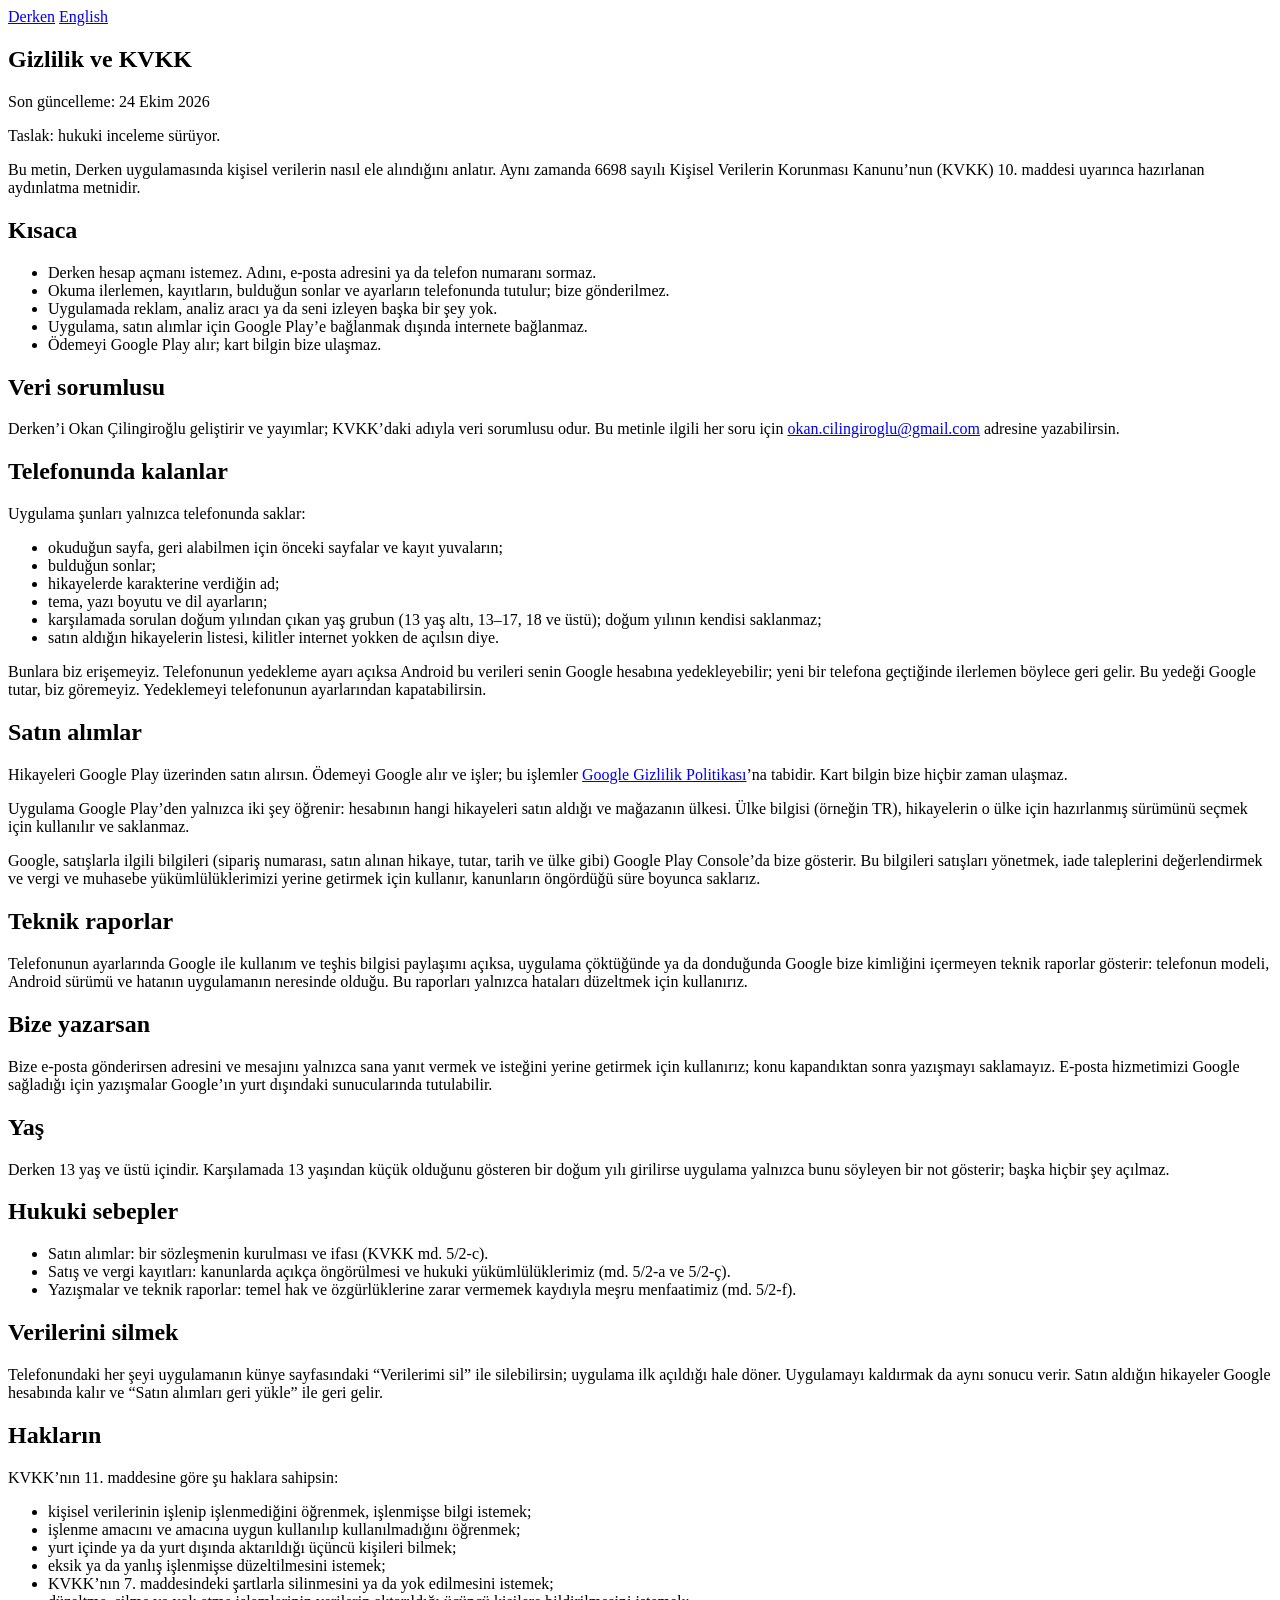
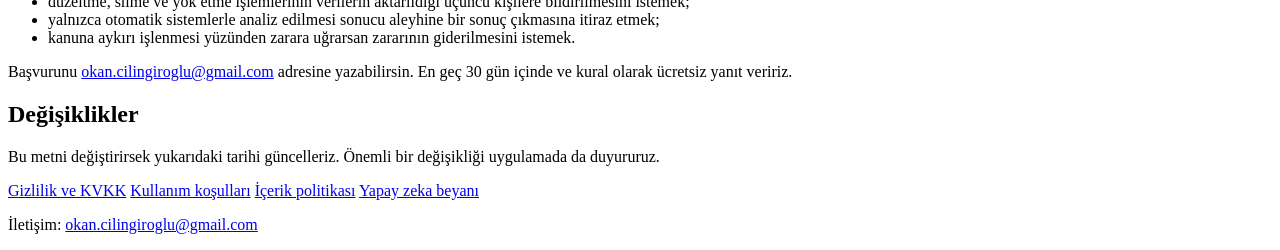
==== gizlilik/index.html @ 6c2495c6 "Publish Derken's legal texts The site of the Derken app: its home page and four legal texts (privacy" ====
<!doctype html>
<html lang="tr">
<head>
<meta charset="utf-8">
<meta name="viewport" content="width=device-width, initial-scale=1">
<title>Gizlilik ve KVKK · Derken</title>
<meta name="description" content="Bu metin, Derken uygulamasında kişisel verilerin nasıl ele alındığını anlatır. Aynı zamanda 6698 sayılı Kişisel Verilerin Korunması Kanunu’nun (KVKK) 10.…">
<link rel="canonical" href="https://unit399.github.io/derken-legal/gizlilik/">
<link rel="alternate" hreflang="tr" href="https://unit399.github.io/derken-legal/gizlilik/">
<link rel="alternate" hreflang="en" href="https://unit399.github.io/derken-legal/en/privacy/">
<meta property="og:type" content="website">
<meta property="og:site_name" content="Derken">
<meta property="og:title" content="Gizlilik ve KVKK · Derken">
<meta property="og:description" content="Bu metin, Derken uygulamasında kişisel verilerin nasıl ele alındığını anlatır. Aynı zamanda 6698 sayılı Kişisel Verilerin Korunması Kanunu’nun (KVKK) 10.…">
<meta property="og:url" content="https://unit399.github.io/derken-legal/gizlilik/">
<meta property="og:image" content="https://unit399.github.io/derken-legal/share-tr.png">
<meta property="og:image:width" content="1024">
<meta property="og:image:height" content="500">
<meta name="theme-color" content="#EFEDEA" media="(prefers-color-scheme: light)">
<meta name="theme-color" content="#211A12" media="(prefers-color-scheme: dark)">
<link rel="icon" href="/derken-legal/favicon.svg" type="image/svg+xml">
<link rel="stylesheet" href="/derken-legal/style.css">
</head>
<body>
<header>
<a class="brand" href="/derken-legal/">Derken</a>
<a class="language" href="/derken-legal/en/privacy/" hreflang="en" lang="en">English</a>
</header>
<main>
<article>
<h1>Gizlilik ve KVKK</h1>
<p class="meta">Son güncelleme: 24 Ekim 2026</p>
<p class="draft">Taslak: hukuki inceleme sürüyor.</p>
<p>Bu metin, Derken uygulamasında kişisel verilerin nasıl ele alındığını anlatır. Aynı zamanda 6698 sayılı Kişisel Verilerin Korunması Kanunu’nun (KVKK) 10. maddesi uyarınca hazırlanan aydınlatma metnidir.</p>
<h2>Kısaca</h2>
<ul>
<li>Derken hesap açmanı istemez. Adını, e-posta adresini ya da telefon numaranı sormaz.</li>
<li>Okuma ilerlemen, kayıtların, bulduğun sonlar ve ayarların telefonunda tutulur; bize gönderilmez.</li>
<li>Uygulamada reklam, analiz aracı ya da seni izleyen başka bir şey yok.</li>
<li>Uygulama, satın alımlar için Google Play’e bağlanmak dışında internete bağlanmaz.</li>
<li>Ödemeyi Google Play alır; kart bilgin bize ulaşmaz.</li>
</ul>
<h2>Veri sorumlusu</h2>
<p>Derken’i Okan Çilingiroğlu geliştirir ve yayımlar; KVKK’daki adıyla veri sorumlusu odur. Bu metinle ilgili her soru için <a href="mailto:okan.cilingiroglu@gmail.com">okan.cilingiroglu@gmail.com</a> adresine yazabilirsin.</p>
<h2>Telefonunda kalanlar</h2>
<p>Uygulama şunları yalnızca telefonunda saklar:</p>
<ul>
<li>okuduğun sayfa, geri alabilmen için önceki sayfalar ve kayıt yuvaların;</li>
<li>bulduğun sonlar;</li>
<li>hikayelerde karakterine verdiğin ad;</li>
<li>tema, yazı boyutu ve dil ayarların;</li>
<li>karşılamada sorulan doğum yılından çıkan yaş grubun (13 yaş altı, 13–17, 18 ve üstü); doğum yılının kendisi saklanmaz;</li>
<li>satın aldığın hikayelerin listesi, kilitler internet yokken de açılsın diye.</li>
</ul>
<p>Bunlara biz erişemeyiz. Telefonunun yedekleme ayarı açıksa Android bu verileri senin Google hesabına yedekleyebilir; yeni bir telefona geçtiğinde ilerlemen böylece geri gelir. Bu yedeği Google tutar, biz göremeyiz. Yedeklemeyi telefonunun ayarlarından kapatabilirsin.</p>
<h2>Satın alımlar</h2>
<p>Hikayeleri Google Play üzerinden satın alırsın. Ödemeyi Google alır ve işler; bu işlemler <a href="https://policies.google.com/privacy">Google Gizlilik Politikası</a>’na tabidir. Kart bilgin bize hiçbir zaman ulaşmaz.</p>
<p>Uygulama Google Play’den yalnızca iki şey öğrenir: hesabının hangi hikayeleri satın aldığı ve mağazanın ülkesi. Ülke bilgisi (örneğin TR), hikayelerin o ülke için hazırlanmış sürümünü seçmek için kullanılır ve saklanmaz.</p>
<p>Google, satışlarla ilgili bilgileri (sipariş numarası, satın alınan hikaye, tutar, tarih ve ülke gibi) Google Play Console’da bize gösterir. Bu bilgileri satışları yönetmek, iade taleplerini değerlendirmek ve vergi ve muhasebe yükümlülüklerimizi yerine getirmek için kullanır, kanunların öngördüğü süre boyunca saklarız.</p>
<h2>Teknik raporlar</h2>
<p>Telefonunun ayarlarında Google ile kullanım ve teşhis bilgisi paylaşımı açıksa, uygulama çöktüğünde ya da donduğunda Google bize kimliğini içermeyen teknik raporlar gösterir: telefonun modeli, Android sürümü ve hatanın uygulamanın neresinde olduğu. Bu raporları yalnızca hataları düzeltmek için kullanırız.</p>
<h2>Bize yazarsan</h2>
<p>Bize e-posta gönderirsen adresini ve mesajını yalnızca sana yanıt vermek ve isteğini yerine getirmek için kullanırız; konu kapandıktan sonra yazışmayı saklamayız. E-posta hizmetimizi Google sağladığı için yazışmalar Google’ın yurt dışındaki sunucularında tutulabilir.</p>
<h2>Yaş</h2>
<p>Derken 13 yaş ve üstü içindir. Karşılamada 13 yaşından küçük olduğunu gösteren bir doğum yılı girilirse uygulama yalnızca bunu söyleyen bir not gösterir; başka hiçbir şey açılmaz.</p>
<h2>Hukuki sebepler</h2>
<ul>
<li>Satın alımlar: bir sözleşmenin kurulması ve ifası (KVKK md. 5/2-c).</li>
<li>Satış ve vergi kayıtları: kanunlarda açıkça öngörülmesi ve hukuki yükümlülüklerimiz (md. 5/2-a ve 5/2-ç).</li>
<li>Yazışmalar ve teknik raporlar: temel hak ve özgürlüklerine zarar vermemek kaydıyla meşru menfaatimiz (md. 5/2-f).</li>
</ul>
<h2>Verilerini silmek</h2>
<p>Telefonundaki her şeyi uygulamanın künye sayfasındaki “Verilerimi sil” ile silebilirsin; uygulama ilk açıldığı hale döner. Uygulamayı kaldırmak da aynı sonucu verir. Satın aldığın hikayeler Google hesabında kalır ve “Satın alımları geri yükle” ile geri gelir.</p>
<h2>Hakların</h2>
<p>KVKK’nın 11. maddesine göre şu haklara sahipsin:</p>
<ul>
<li>kişisel verilerinin işlenip işlenmediğini öğrenmek, işlenmişse bilgi istemek;</li>
<li>işlenme amacını ve amacına uygun kullanılıp kullanılmadığını öğrenmek;</li>
<li>yurt içinde ya da yurt dışında aktarıldığı üçüncü kişileri bilmek;</li>
<li>eksik ya da yanlış işlenmişse düzeltilmesini istemek;</li>
<li>KVKK’nın 7. maddesindeki şartlarla silinmesini ya da yok edilmesini istemek;</li>
<li>düzeltme, silme ve yok etme işlemlerinin verilerin aktarıldığı üçüncü kişilere bildirilmesini istemek;</li>
<li>yalnızca otomatik sistemlerle analiz edilmesi sonucu aleyhine bir sonuç çıkmasına itiraz etmek;</li>
<li>kanuna aykırı işlenmesi yüzünden zarara uğrarsan zararının giderilmesini istemek.</li>
</ul>
<p>Başvurunu <a href="mailto:okan.cilingiroglu@gmail.com">okan.cilingiroglu@gmail.com</a> adresine yazabilirsin. En geç 30 gün içinde ve kural olarak ücretsiz yanıt veririz.</p>
<h2>Değişiklikler</h2>
<p>Bu metni değiştirirsek yukarıdaki tarihi güncelleriz. Önemli bir değişikliği uygulamada da duyururuz.</p>
</article>
</main>
<footer>
<nav aria-label="Yasal metinler">
<a href="/derken-legal/gizlilik/">Gizlilik ve KVKK</a>
<a href="/derken-legal/kosullar/">Kullanım koşulları</a>
<a href="/derken-legal/icerik/">İçerik politikası</a>
<a href="/derken-legal/yapay-zeka/">Yapay zeka beyanı</a>
</nav>
<p>İletişim: <a href="mailto:okan.cilingiroglu@gmail.com">okan.cilingiroglu@gmail.com</a></p>
</footer>
</body>
</html>
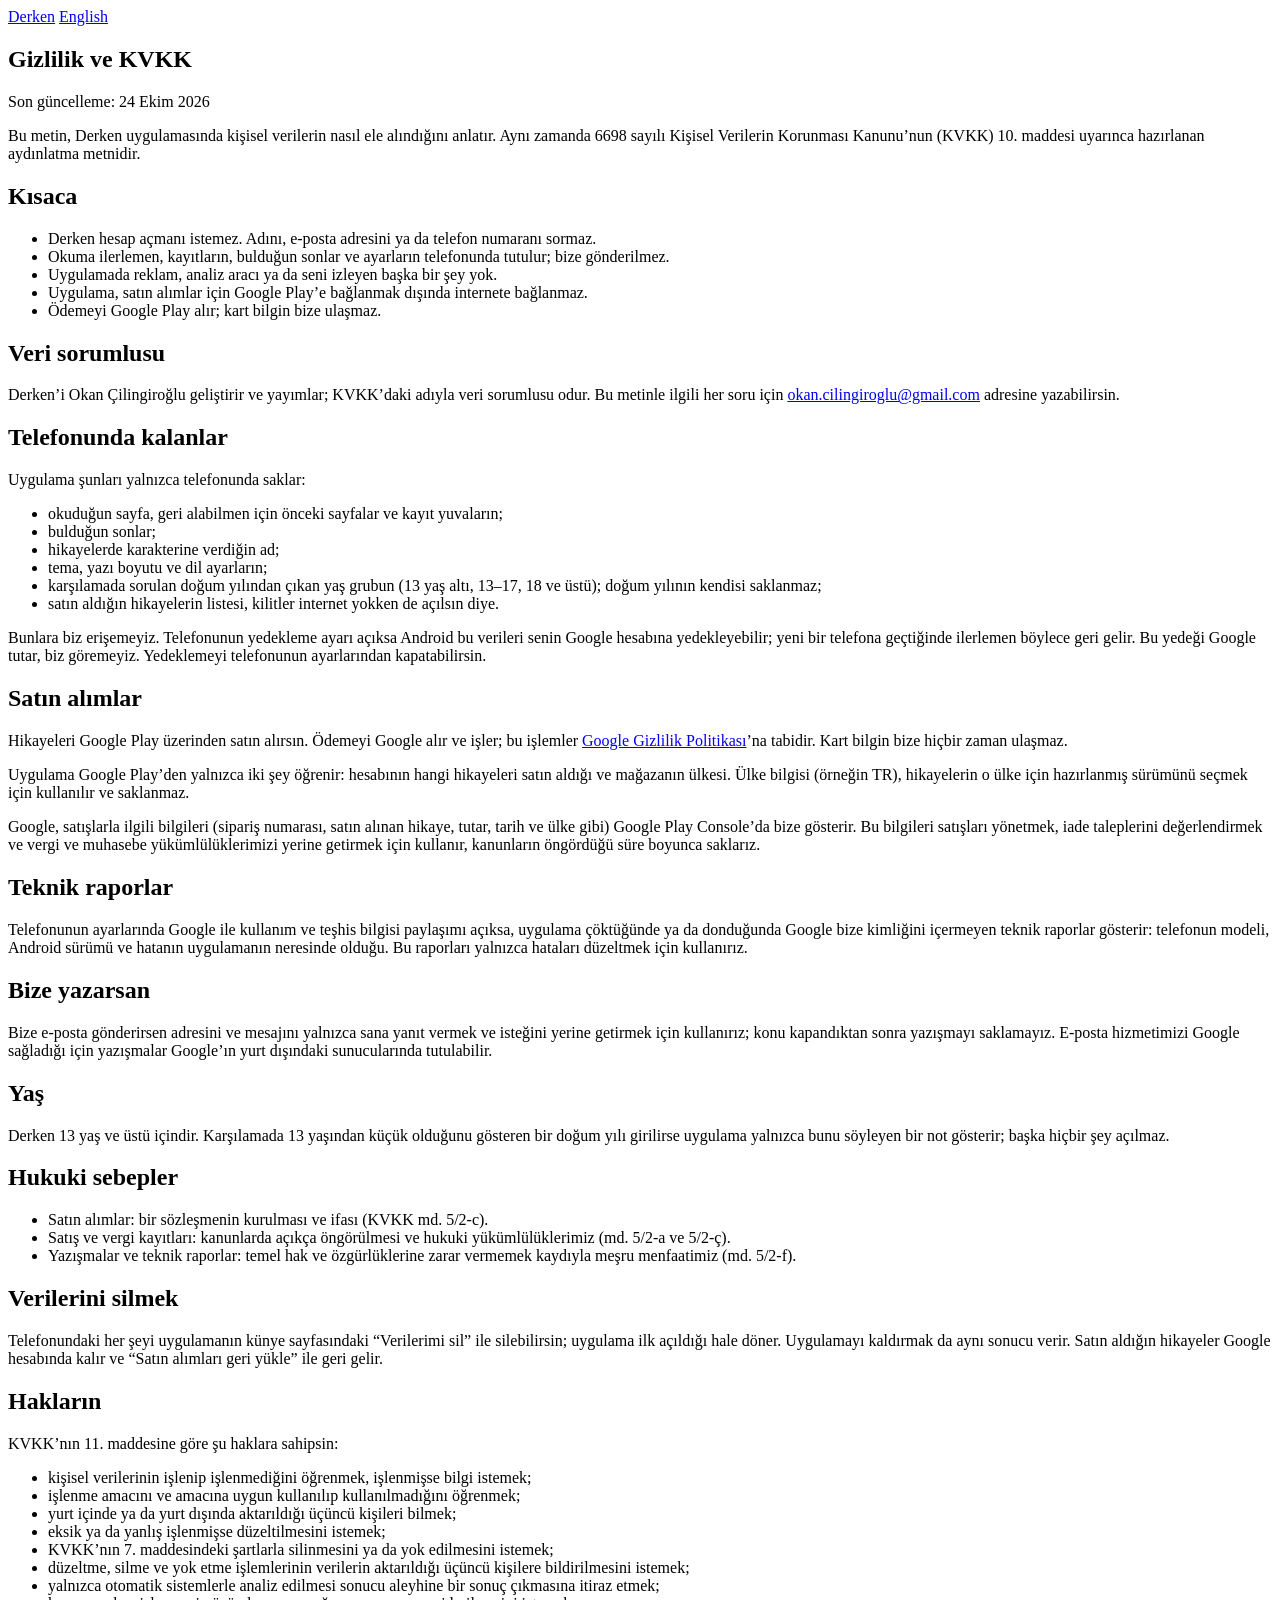
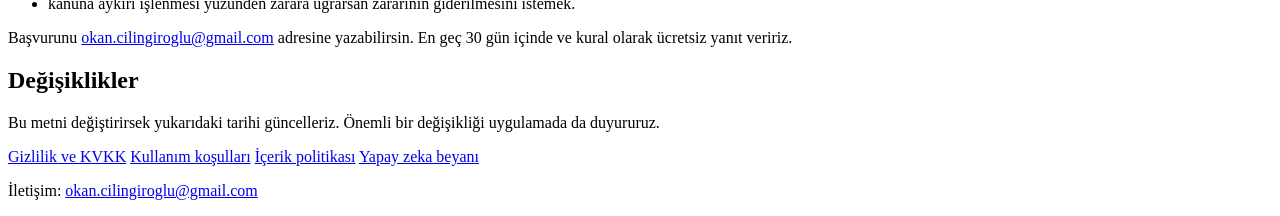
==== commit 9afd6c09: "Publish the legal texts without the draft label The founder decided to publish the texts as they are" ====
--- a/gizlilik/index.html
+++ b/gizlilik/index.html
@@ -30,7 +30,6 @@
 <article>
 <h1>Gizlilik ve KVKK</h1>
 <p class="meta">Son güncelleme: 24 Ekim 2026</p>
-<p class="draft">Taslak: hukuki inceleme sürüyor.</p>
 <p>Bu metin, Derken uygulamasında kişisel verilerin nasıl ele alındığını anlatır. Aynı zamanda 6698 sayılı Kişisel Verilerin Korunması Kanunu’nun (KVKK) 10. maddesi uyarınca hazırlanan aydınlatma metnidir.</p>
 <h2>Kısaca</h2>
 <ul>
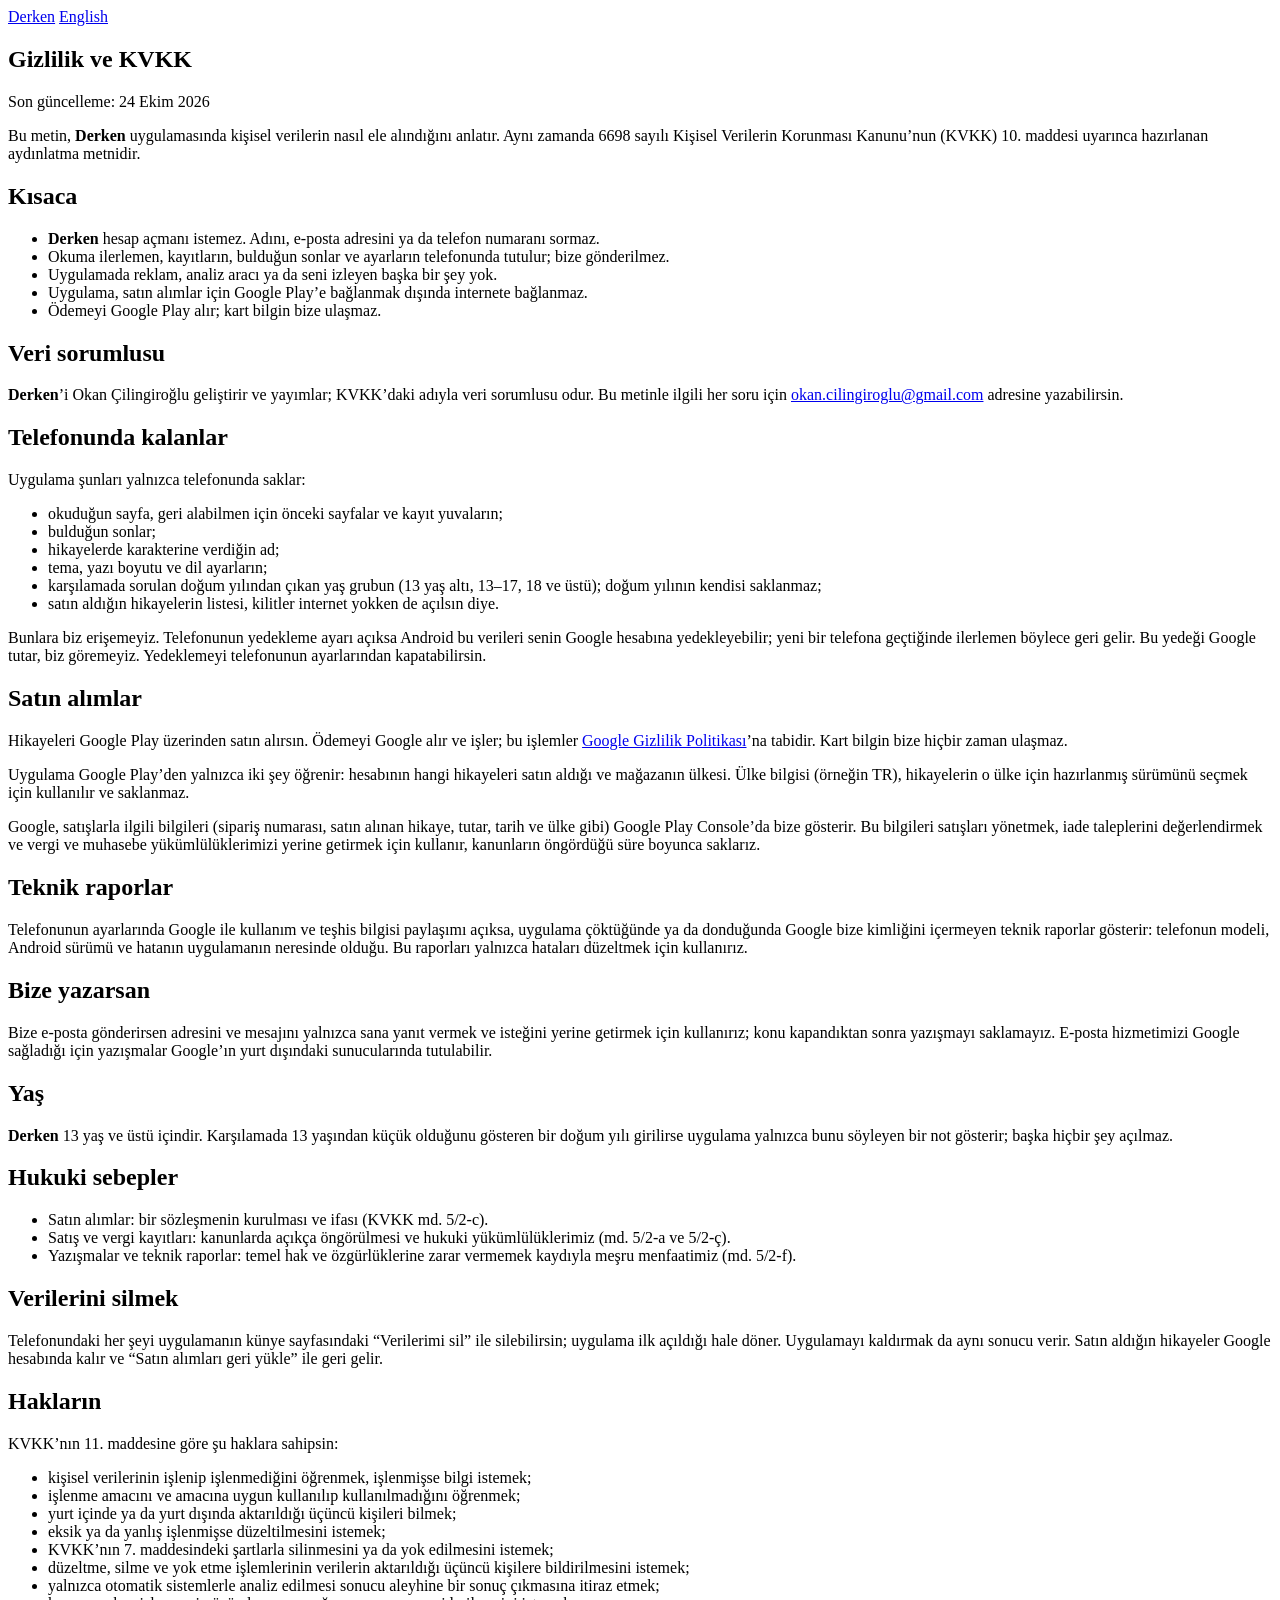
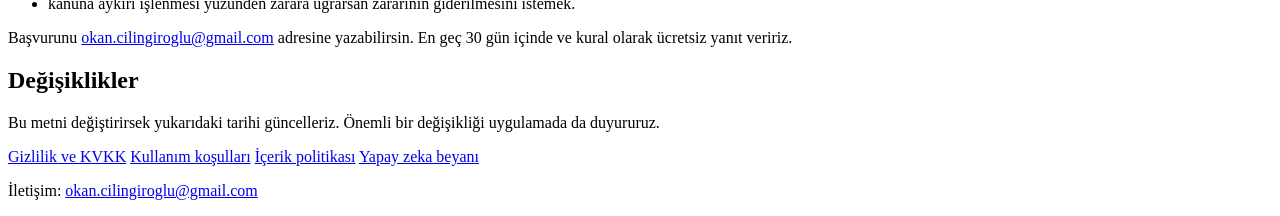
==== commit 7c2bc6d8: "Revise the AI wording and set the app's name in bold The AI statement no longer names the models tha" ====
--- a/gizlilik/index.html
+++ b/gizlilik/index.html
@@ -30,17 +30,17 @@
 <article>
 <h1>Gizlilik ve KVKK</h1>
 <p class="meta">Son güncelleme: 24 Ekim 2026</p>
-<p>Bu metin, Derken uygulamasında kişisel verilerin nasıl ele alındığını anlatır. Aynı zamanda 6698 sayılı Kişisel Verilerin Korunması Kanunu’nun (KVKK) 10. maddesi uyarınca hazırlanan aydınlatma metnidir.</p>
+<p>Bu metin, <strong>Derken</strong> uygulamasında kişisel verilerin nasıl ele alındığını anlatır. Aynı zamanda 6698 sayılı Kişisel Verilerin Korunması Kanunu’nun (KVKK) 10. maddesi uyarınca hazırlanan aydınlatma metnidir.</p>
 <h2>Kısaca</h2>
 <ul>
-<li>Derken hesap açmanı istemez. Adını, e-posta adresini ya da telefon numaranı sormaz.</li>
+<li><strong>Derken</strong> hesap açmanı istemez. Adını, e-posta adresini ya da telefon numaranı sormaz.</li>
 <li>Okuma ilerlemen, kayıtların, bulduğun sonlar ve ayarların telefonunda tutulur; bize gönderilmez.</li>
 <li>Uygulamada reklam, analiz aracı ya da seni izleyen başka bir şey yok.</li>
 <li>Uygulama, satın alımlar için Google Play’e bağlanmak dışında internete bağlanmaz.</li>
 <li>Ödemeyi Google Play alır; kart bilgin bize ulaşmaz.</li>
 </ul>
 <h2>Veri sorumlusu</h2>
-<p>Derken’i Okan Çilingiroğlu geliştirir ve yayımlar; KVKK’daki adıyla veri sorumlusu odur. Bu metinle ilgili her soru için <a href="mailto:okan.cilingiroglu@gmail.com">okan.cilingiroglu@gmail.com</a> adresine yazabilirsin.</p>
+<p><strong>Derken</strong>’i Okan Çilingiroğlu geliştirir ve yayımlar; KVKK’daki adıyla veri sorumlusu odur. Bu metinle ilgili her soru için <a href="mailto:okan.cilingiroglu@gmail.com">okan.cilingiroglu@gmail.com</a> adresine yazabilirsin.</p>
 <h2>Telefonunda kalanlar</h2>
 <p>Uygulama şunları yalnızca telefonunda saklar:</p>
 <ul>
@@ -61,7 +61,7 @@
 <h2>Bize yazarsan</h2>
 <p>Bize e-posta gönderirsen adresini ve mesajını yalnızca sana yanıt vermek ve isteğini yerine getirmek için kullanırız; konu kapandıktan sonra yazışmayı saklamayız. E-posta hizmetimizi Google sağladığı için yazışmalar Google’ın yurt dışındaki sunucularında tutulabilir.</p>
 <h2>Yaş</h2>
-<p>Derken 13 yaş ve üstü içindir. Karşılamada 13 yaşından küçük olduğunu gösteren bir doğum yılı girilirse uygulama yalnızca bunu söyleyen bir not gösterir; başka hiçbir şey açılmaz.</p>
+<p><strong>Derken</strong> 13 yaş ve üstü içindir. Karşılamada 13 yaşından küçük olduğunu gösteren bir doğum yılı girilirse uygulama yalnızca bunu söyleyen bir not gösterir; başka hiçbir şey açılmaz.</p>
 <h2>Hukuki sebepler</h2>
 <ul>
 <li>Satın alımlar: bir sözleşmenin kurulması ve ifası (KVKK md. 5/2-c).</li>
